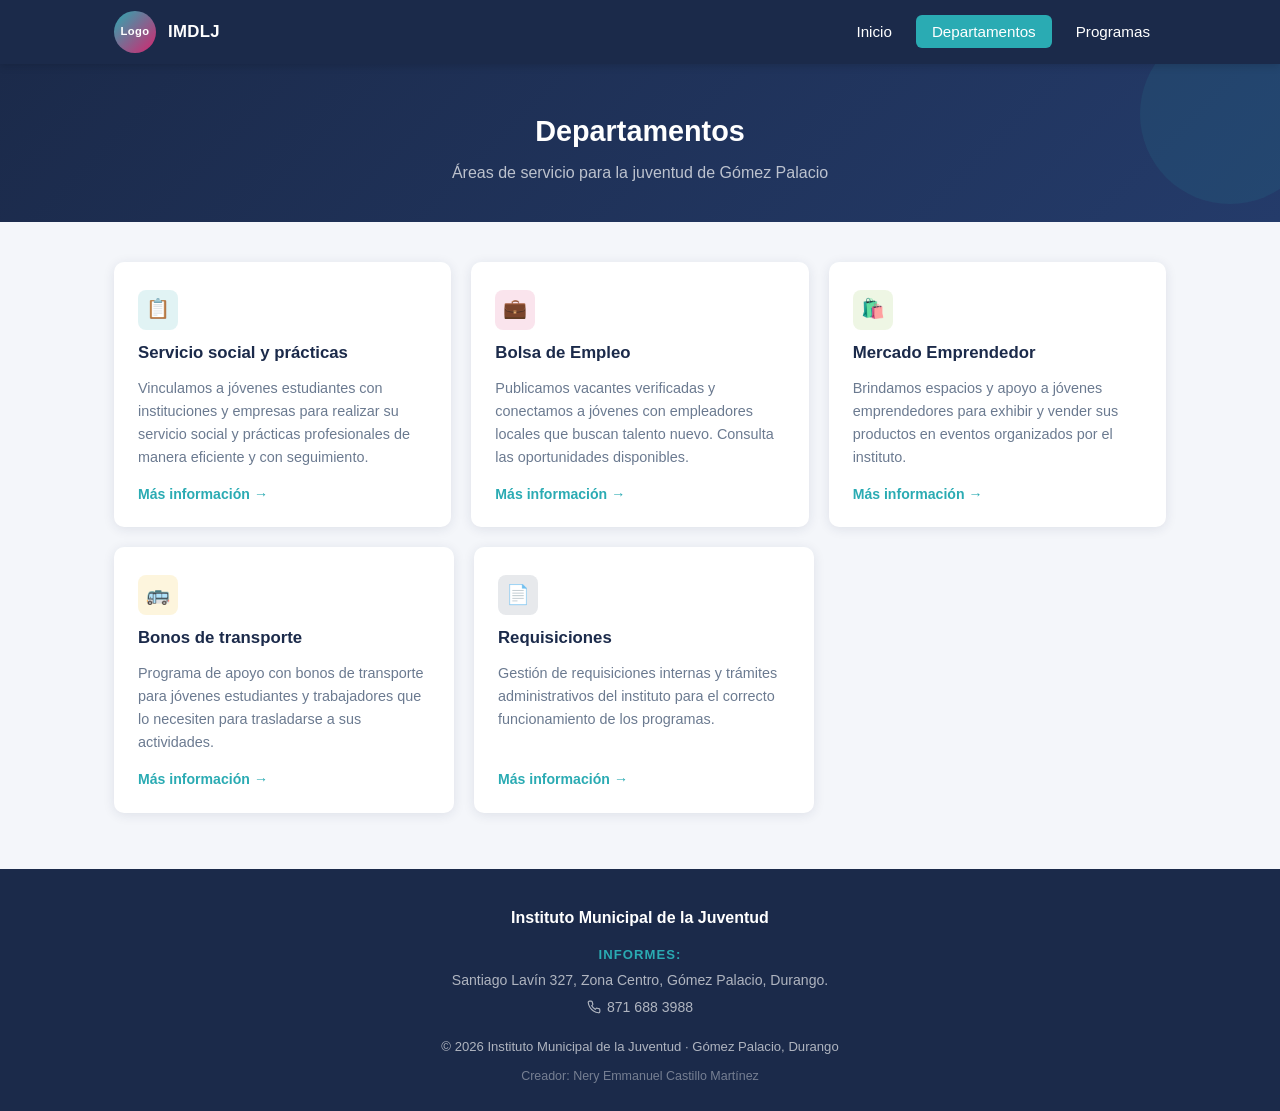
==== departamentos.html @ c7e46add "I didn't do shit" ====
<!DOCTYPE html>
<html lang="es">
<head>
    <meta charset="UTF-8">
    <meta name="viewport" content="width=device-width, initial-scale=1.0">
    <meta name="description" content="Departamentos del Instituto Municipal de la Juventud – Servicio social, bolsa de empleo, mercado emprendedor, y más.">
    <title>Departamentos – IMDLJ</title>
    <link rel="stylesheet" href="style.css">
</head>
<body>

    <!-- ===== HEADER ===== -->
    <header role="banner">
        <div class="header-inner">
            <a href="index.html" class="logo-area" aria-label="Inicio - Instituto Municipal de la Juventud">
                <img src="Images/Logo.png" alt="Logo" class="logo-img" onerror="this.style.display='none'; this.nextElementSibling.style.display='flex';">
                <div class="logo-fallback" aria-hidden="true">Logo</div>
                <span class="logo-text">IMDLJ</span>
            </a>
            <nav aria-label="Navegación principal">
                <ul>
                    <li><a href="index.html">Inicio</a></li>
                    <li><a href="departamentos.html" class="active">Departamentos</a></li>
                    <li><a href="programas.html">Programas</a></li>
                </ul>
            </nav>
        </div>
    </header>

    <!-- ===== PAGE TITLE ===== -->
    <section class="page-title" aria-label="Título de página">
        <h1>Departamentos</h1>
        <p>Áreas de servicio para la juventud de Gómez Palacio</p>
    </section>

    <!-- ===== MAIN CONTENT ===== -->
    <main class="content" id="main-content">

        <div class="card-grid" role="list">

            <article class="card" role="listitem" tabindex="0" id="servicio-social">
                <div class="card-icon teal" aria-hidden="true">📋</div>
                <h3>Servicio social y prácticas</h3>
                <p>Vinculamos a jóvenes estudiantes con instituciones y empresas para realizar su servicio social y prácticas profesionales de manera eficiente y con seguimiento.</p>
                <span class="card-link">Más información</span>
            </article>

            <article class="card" role="listitem" tabindex="0" id="bolsa-empleo">
                <div class="card-icon magenta" aria-hidden="true">💼</div>
                <h3>Bolsa de Empleo</h3>
                <p>Publicamos vacantes verificadas y conectamos a jóvenes con empleadores locales que buscan talento nuevo. Consulta las oportunidades disponibles.</p>
                <span class="card-link">Más información</span>
            </article>

            <article class="card" role="listitem" tabindex="0" id="mercado-emprendedor">
                <div class="card-icon green" aria-hidden="true">🛍️</div>
                <h3>Mercado Emprendedor</h3>
                <p>Brindamos espacios y apoyo a jóvenes emprendedores para exhibir y vender sus productos en eventos organizados por el instituto.</p>
                <span class="card-link">Más información</span>
            </article>

            <article class="card" role="listitem" tabindex="0" id="bonos-transporte">
                <div class="card-icon yellow" aria-hidden="true">🚌</div>
                <h3>Bonos de transporte</h3>
                <p>Programa de apoyo con bonos de transporte para jóvenes estudiantes y trabajadores que lo necesiten para trasladarse a sus actividades.</p>
                <span class="card-link">Más información</span>
            </article>

            <article class="card" role="listitem" tabindex="0" id="requisiciones">
                <div class="card-icon navy" aria-hidden="true">📄</div>
                <h3>Requisiciones</h3>
                <p>Gestión de requisiciones internas y trámites administrativos del instituto para el correcto funcionamiento de los programas.</p>
                <span class="card-link">Más información</span>
            </article>

        </div>

    </main>

    <!-- ===== FOOTER ===== -->
    <footer role="contentinfo">
        <div class="footer-inner">
            <p class="footer-title"><strong>Instituto Municipal de la Juventud</strong></p>

            <div class="footer-info">
                <p class="footer-label">INFORMES:</p>
                <address>
                    Santiago Lavín 327, Zona Centro, Gómez Palacio, Durango.
                </address>
                <p class="footer-phone">
                    <svg class="phone-icon" aria-hidden="true" xmlns="http://www.w3.org/2000/svg" width="14" height="14" viewBox="0 0 24 24" fill="none" stroke="currentColor" stroke-width="2" stroke-linecap="round" stroke-linejoin="round"><path d="M22 16.92v3a2 2 0 0 1-2.18 2 19.79 19.79 0 0 1-8.63-3.07 19.5 19.5 0 0 1-6-6A19.79 19.79 0 0 1 2.12 4.18 2 2 0 0 1 4.11 2h3a2 2 0 0 1 2 1.72 12.84 12.84 0 0 0 .7 2.81 2 2 0 0 1-.45 2.11L8.09 9.91a16 16 0 0 0 6 6l1.27-1.27a2 2 0 0 1 2.11-.45 12.84 12.84 0 0 0 2.81.7A2 2 0 0 1 22 16.92z"/></svg>
                    871 688 3988
                </p>
            </div>

            <p class="footer-copy">&copy; 2026 Instituto Municipal de la Juventud · Gómez Palacio, Durango</p>
            <p class="footer-credit">Creador: Nery Emmanuel Castillo Martínez</p>
        </div>
    </footer>

</body>
</html>
---- style.css ----
/* ===== RESET & BASE ===== */
*, *::before, *::after {
    margin: 0;
    padding: 0;
    box-sizing: border-box;
}

:root {
    --navy: #1B2A4A;
    --teal: #2AABB3;
    --magenta: #D6246E;
    --green: #8BC34A;
    --yellow: #F5C842;
    --light: #F4F6FA;
    --white: #FFFFFF;
    --gray: #6B7A90;
    --card-shadow: 0 2px 12px rgba(27, 42, 74, 0.10);
    --card-hover-shadow: 0 6px 24px rgba(27, 42, 74, 0.18);
    --transition: 0.3s ease;
}

html {
    scroll-behavior: smooth;
}

body {
    font-family: 'Segoe UI', Arial, sans-serif;
    background: var(--light);
    color: var(--navy);
    line-height: 1.6;
    min-height: 100vh;
    display: flex;
    flex-direction: column;
}

a {
    text-decoration: none;
    color: inherit;
}

/* ===== HEADER / NAV ===== */
header {
    background: var(--navy);
    color: var(--white);
    position: sticky;
    top: 0;
    z-index: 100;
    box-shadow: 0 2px 8px rgba(0,0,0,0.15);
}

.header-inner {
    max-width: 1100px;
    margin: 0 auto;
    padding: 0 24px;
    display: flex;
    align-items: center;
    justify-content: space-between;
    height: 64px;
}

.logo-area {
    display: flex;
    align-items: center;
    gap: 12px;
}

.logo-img {
    width: 42px;
    height: 42px;
    border-radius: 50%;
    object-fit: cover;
    flex-shrink: 0;
}

.logo-fallback {
    width: 42px;
    height: 42px;
    border-radius: 50%;
    background: linear-gradient(135deg, var(--teal), var(--magenta));
    display: none;
    align-items: center;
    justify-content: center;
    font-weight: 800;
    font-size: 0.7rem;
    color: var(--white);
    flex-shrink: 0;
    letter-spacing: 0.04em;
}

.logo-text {
    font-size: 1.05rem;
    font-weight: 700;
    letter-spacing: 0.02em;
}

nav ul {
    list-style: none;
    display: flex;
    gap: 8px;
}

nav a {
    padding: 8px 16px;
    border-radius: 6px;
    font-size: 0.95rem;
    font-weight: 500;
    transition: background var(--transition), color var(--transition);
}

nav a:hover,
nav a:focus-visible {
    background: var(--teal);
    color: var(--white);
    outline: none;
}

nav a.active {
    background: var(--teal);
    color: var(--white);
}

/* ===== HERO SECTION ===== */
.hero {
    background: linear-gradient(135deg, var(--navy) 0%, #243b6a 100%);
    color: var(--white);
    text-align: center;
    padding: 72px 24px 56px;
    position: relative;
    overflow: hidden;
}

.hero::before {
    content: '';
    position: absolute;
    top: -60px;
    right: -60px;
    width: 280px;
    height: 280px;
    background: var(--teal);
    opacity: 0.12;
    border-radius: 50%;
    animation: float 6s ease-in-out infinite;
}

.hero::after {
    content: '';
    position: absolute;
    bottom: -40px;
    left: -40px;
    width: 200px;
    height: 200px;
    background: var(--magenta);
    opacity: 0.10;
    border-radius: 50%;
    animation: float 8s ease-in-out infinite reverse;
}

@keyframes float {
    0%, 100% { transform: translateY(0); }
    50% { transform: translateY(-20px); }
}

.hero h1 {
    font-size: 2.2rem;
    font-weight: 800;
    margin-bottom: 12px;
    position: relative;
    z-index: 1;
}

.hero p {
    font-size: 1.1rem;
    color: rgba(255,255,255,0.8);
    max-width: 560px;
    margin: 0 auto;
    position: relative;
    z-index: 1;
}

/* ===== PAGE TITLE (for inner pages) ===== */
.page-title {
    background: linear-gradient(135deg, var(--navy) 0%, #243b6a 100%);
    color: var(--white);
    text-align: center;
    padding: 44px 24px 36px;
    position: relative;
    overflow: hidden;
}

.page-title::before {
    content: '';
    position: absolute;
    top: -40px;
    right: -40px;
    width: 180px;
    height: 180px;
    background: var(--teal);
    opacity: 0.10;
    border-radius: 50%;
    animation: float 6s ease-in-out infinite;
}

.page-title h1 {
    font-size: 1.8rem;
    font-weight: 800;
    position: relative;
    z-index: 1;
}

.page-title p {
    color: rgba(255,255,255,0.7);
    margin-top: 6px;
    position: relative;
    z-index: 1;
}

/* ===== CONTENT SECTION ===== */
.content {
    flex: 1;
    max-width: 1100px;
    width: 100%;
    margin: 0 auto;
    padding: 40px 24px 56px;
}

.section-heading {
    font-size: 1.35rem;
    font-weight: 700;
    margin-bottom: 24px;
    padding-left: 14px;
    border-left: 4px solid var(--teal);
}

/* ===== CARD GRID ===== */
.card-grid {
    display: flex;
    flex-wrap: wrap;
    gap: 20px;
}

.card-grid + .section-heading {
    margin-top: 48px;
}

/* ===== CARDS ===== */
.card {
    flex: 1 1 260px;
    max-width: 340px;
    background: var(--white);
    border-radius: 10px;
    box-shadow: var(--card-shadow);
    padding: 28px 24px 22px;
    display: flex;
    flex-direction: column;
    gap: 10px;
    transition: transform var(--transition), box-shadow var(--transition);
    cursor: pointer;
    position: relative;
    overflow: hidden;
    animation: fadeUp 0.5s ease both;
}

.card:nth-child(1) { animation-delay: 0.05s; }
.card:nth-child(2) { animation-delay: 0.10s; }
.card:nth-child(3) { animation-delay: 0.15s; }
.card:nth-child(4) { animation-delay: 0.20s; }
.card:nth-child(5) { animation-delay: 0.25s; }

@keyframes fadeUp {
    from {
        opacity: 0;
        transform: translateY(18px);
    }
    to {
        opacity: 1;
        transform: translateY(0);
    }
}

.card::before {
    content: '';
    position: absolute;
    top: 0;
    left: 0;
    width: 100%;
    height: 4px;
    background: var(--teal);
    transform: scaleX(0);
    transform-origin: left;
    transition: transform var(--transition);
}

.card:hover::before,
.card:focus-within::before {
    transform: scaleX(1);
}

.card:hover,
.card:focus-within {
    transform: translateY(-4px);
    box-shadow: var(--card-hover-shadow);
}

.card-icon {
    width: 40px;
    height: 40px;
    border-radius: 8px;
    display: flex;
    align-items: center;
    justify-content: center;
    font-size: 1.2rem;
    flex-shrink: 0;
}

.card-icon.teal    { background: rgba(42,171,179,0.14); color: var(--teal); }
.card-icon.magenta { background: rgba(214,36,110,0.12); color: var(--magenta); }
.card-icon.green   { background: rgba(139,195,74,0.15); color: var(--green); }
.card-icon.yellow  { background: rgba(245,200,66,0.18); color: #b8960e; }
.card-icon.navy    { background: rgba(27,42,74,0.10);  color: var(--navy); }

.card h3 {
    font-size: 1.05rem;
    font-weight: 700;
}

.card p {
    font-size: 0.9rem;
    color: var(--gray);
    flex: 1;
}

.card-link {
    display: inline-flex;
    align-items: center;
    gap: 4px;
    font-size: 0.88rem;
    font-weight: 600;
    color: var(--teal);
    margin-top: 4px;
    transition: gap var(--transition);
}

.card:hover .card-link {
    gap: 8px;
}

.card-link::after {
    content: '→';
}

/* ===== QUICK LINKS (home page) ===== */
.quick-links {
    display: flex;
    gap: 16px;
    margin-top: 32px;
    justify-content: center;
    flex-wrap: wrap;
}

.quick-link-btn {
    display: inline-block;
    padding: 12px 28px;
    border-radius: 8px;
    font-weight: 600;
    font-size: 1rem;
    transition: transform var(--transition), box-shadow var(--transition);
}

.quick-link-btn:hover,
.quick-link-btn:focus-visible {
    transform: translateY(-2px);
    box-shadow: 0 4px 14px rgba(0,0,0,0.15);
    outline: none;
}

.quick-link-btn.teal {
    background: var(--teal);
    color: var(--white);
}

.quick-link-btn.magenta {
    background: var(--magenta);
    color: var(--white);
}

/* ===== TEXT BLOCKS (index page) ===== */
.text-block {
    margin-bottom: 36px;
    animation: fadeUp 0.5s ease both;
}

.text-block:nth-of-type(1) { animation-delay: 0.05s; }
.text-block:nth-of-type(2) { animation-delay: 0.15s; }
.text-block:nth-of-type(3) { animation-delay: 0.25s; }

.text-block p {
    font-size: 1rem;
    color: var(--gray);
    line-height: 1.75;
    max-width: 820px;
}

/* ===== FOOTER ===== */
footer {
    background: var(--navy);
    color: rgba(255,255,255,0.65);
    text-align: center;
    padding: 36px 24px 24px;
    font-size: 0.88rem;
    margin-top: auto;
}

.footer-inner {
    max-width: 700px;
    margin: 0 auto;
    display: flex;
    flex-direction: column;
    gap: 10px;
}

footer strong {
    color: var(--white);
}

.footer-title {
    font-size: 1rem;
    margin-bottom: 4px;
}

.footer-info {
    display: flex;
    flex-direction: column;
    gap: 4px;
}

.footer-label {
    font-weight: 700;
    color: var(--teal);
    font-size: 0.82rem;
    letter-spacing: 0.08em;
}

footer address {
    font-style: normal;
}

.footer-phone {
    display: inline-flex;
    align-items: center;
    gap: 6px;
    justify-content: center;
}

.phone-icon {
    flex-shrink: 0;
}

.footer-copy {
    margin-top: 8px;
    font-size: 0.82rem;
}

.footer-credit {
    font-size: 0.78rem;
    color: rgba(255,255,255,0.4);
}

/* ===== RESPONSIVE ===== */
@media (max-width: 680px) {
    .header-inner {
        flex-direction: column;
        height: auto;
        padding: 12px 16px;
        gap: 8px;
    }
    nav ul {
        flex-wrap: wrap;
        justify-content: center;
    }
    .hero {
        padding: 48px 16px 36px;
    }
    .hero h1 {
        font-size: 1.6rem;
    }
    .card {
        max-width: 100%;
    }
}
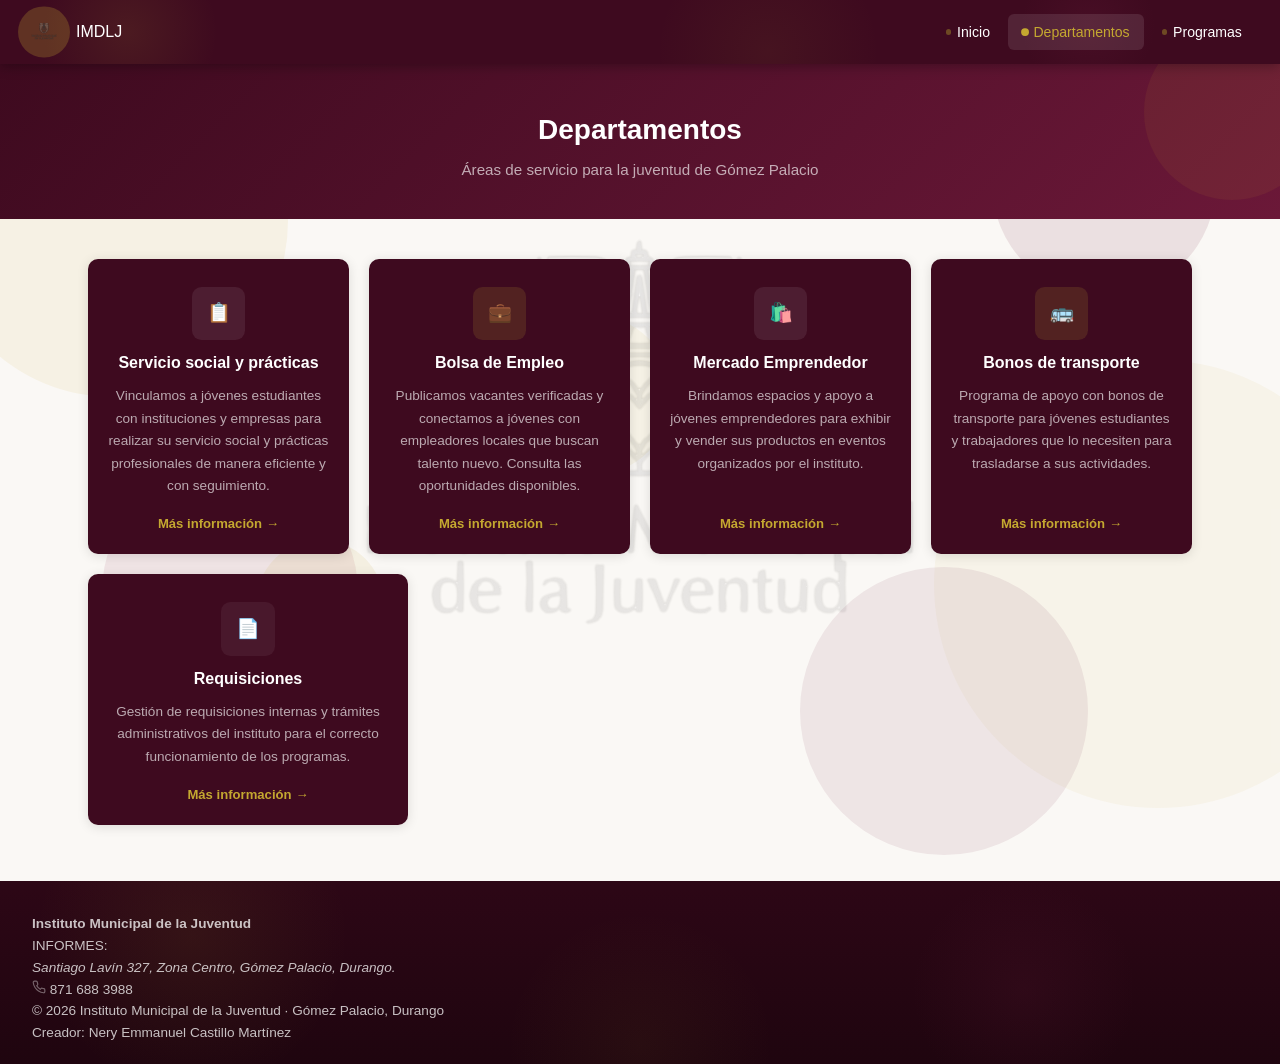
==== commit 7309ad83: "updated" ====
--- a/departamentos.html
+++ b/departamentos.html
@@ -8,6 +8,17 @@
     <link rel="stylesheet" href="style.css">
 </head>
 <body>
+
+    <!-- ===== DECORATIVE BACKGROUND CIRCLES ===== -->
+    <div class="bg-circles" aria-hidden="true">
+        <div class="circle c1"></div>
+        <div class="circle c2"></div>
+        <div class="circle c3"></div>
+        <div class="circle c4"></div>
+        <div class="circle c5"></div>
+        <div class="circle c6"></div>
+        <div class="circle c7"></div>
+    </div>
 
     <!-- ===== HEADER ===== -->
     <header role="banner">
--- a/style.css
+++ b/style.css
@@ -6,17 +6,28 @@
 }
 
 :root {
-    --navy: #1B2A4A;
-    --teal: #2AABB3;
-    --magenta: #D6246E;
-    --green: #8BC34A;
-    --yellow: #F5C842;
-    --light: #F4F6FA;
-    --white: #FFFFFF;
-    --gray: #6B7A90;
-    --card-shadow: 0 2px 12px rgba(27, 42, 74, 0.10);
-    --card-hover-shadow: 0 6px 24px rgba(27, 42, 74, 0.18);
-    --transition: 0.3s ease;
+    font-size: 16px;
+
+    /* — Palette — */
+    --burgundy-deep:  #3E0A1F;
+    --burgundy:       #6B1838;
+    --burgundy-light: #8C2A50;
+    --gold:           #C4A830;
+    --gold-dim:       #9E8828;
+    --black:          #0D0D0D;
+    --off-black:      #1A1A1A;
+    --white:          #FFFFFF;
+    --off-white:      #FAF8F5;
+    --gray:           #6B6B6B;
+    --gray-light:     #B5B5B5;
+
+    /* — Shadows — */
+    --card-shadow:       0 2px 12px rgba(0, 0, 0, 0.12);
+    --card-hover-shadow: 0 8px 32px rgba(62, 10, 31, 0.22);
+
+    /* — Transitions — */
+    --ease: 0.3s ease;
+    --ease-slow: 0.5s ease;
 }
 
 html {
@@ -25,12 +36,39 @@
 
 body {
     font-family: 'Segoe UI', Arial, sans-serif;
-    background: var(--light);
-    color: var(--navy);
+    background: var(--off-white);
+    color: var(--black);
     line-height: 1.6;
     min-height: 100vh;
     display: flex;
     flex-direction: column;
+    position: relative;
+}
+
+/* — Logo watermark behind page content — */
+body::before {
+    content: '';
+    position: fixed;
+    top: 50%;
+    left: 50%;
+    transform: translate(-50%, -50%);
+    width: min(100vw, 100vh);
+    height: min(100vw, 100vh);
+    background: url('Images/Logo.png') center / contain no-repeat;
+    opacity: 0.10;
+    pointer-events: none;
+    z-index: 0;
+}
+
+/* — Decorative circles are in HTML (.bg-circles container) — */
+body::after {
+    display: none;
+}
+
+/* Ensure all direct children sit above the pseudo-elements */
+body > * {
+    position: relative;
+    z-index: 1;
 }
 
 a {
@@ -38,245 +76,264 @@
     color: inherit;
 }
 
-/* ===== HEADER / NAV ===== */
+/* ========================================================================
+   HEADER / NAV
+   ======================================================================== */
 header {
-    background: var(--navy);
+    background:
+        radial-gradient(circle 8rem at 10% 50%, rgba(196,168,48,0.10), transparent 70%),
+        radial-gradient(circle 6rem at 85% 40%, rgba(140,42,80,0.12), transparent 70%),
+        radial-gradient(circle 10rem at 60% 80%, rgba(196,168,48,0.06), transparent 70%),
+        var(--burgundy-deep);
     color: var(--white);
     position: sticky;
     top: 0;
     z-index: 100;
-    box-shadow: 0 2px 8px rgba(0,0,0,0.15);
+    box-shadow: 0 2px 12px rgba(0, 0, 0, 0.3);
 }
 
 .header-inner {
-    max-width: 1100px;
+    max-width: 90rem;
     margin: 0 auto;
-    padding: 0 24px;
+    padding: 0 1.5rem;
     display: flex;
     align-items: center;
     justify-content: space-between;
-    height: 64px;
-}
-
+    height: 4rem;
+    gap: 1.5rem;
+}
+
+/* — Logo cluster — */
 .logo-area {
     display: flex;
     align-items: center;
-    gap: 12px;
+    gap: 0.75rem;
+    flex-shrink: 0;
+    position: relative;
+}
+
+/* Gold circle behind the header logo */
+.logo-area::before {
+    content: '';
+    position: absolute;
+    left: -0.35rem;
+    top: 50%;
+    transform: translateY(-50%);
+    width: 3.2rem;
+    height: 3.2rem;
+    border-radius: 50%;
+    background: var(--gold);
+    opacity: 0.25;
+    z-index: 0;
+    pointer-events: none;
+}
+
+.logo-area > * {
+    position: relative;
+    z-index: 1;
 }
 
 .logo-img {
-    width: 42px;
-    height: 42px;
+    width: 2.5rem;
+    height: 2.5rem;
     border-radius: 50%;
     object-fit: cover;
     flex-shrink: 0;
 }
 
 .logo-fallback {
-    width: 42px;
-    height: 42px;
+    width: 2.5rem;
+    height: 2.5rem;
     border-radius: 50%;
-    background: linear-gradient(135deg, var(--teal), var(--magenta));
+    background: var(--burgundy);
     display: none;
     align-items: center;
     justify-content: center;
     font-weight: 800;
-    font-size: 0.7rem;
+    font-size: 0.65rem;
     color: var(--white);
     flex-shrink: 0;
     letter-spacing: 0.04em;
 }
 
-.logo-text {
+.logo-text-group {
+    display: flex;
+    flex-direction: column;
+    line-height: 1.2;
+}
+
+.logo-title {
+    font-size: 0.85rem;
+    font-weight: 700;
+    letter-spacing: 0.02em;
+}
+
+.logo-subtitle {
+    font-size: 0.65rem;
+    color: var(--gold);
+    font-weight: 500;
+    letter-spacing: 0.04em;
+    text-transform: uppercase;
+}
+
+/* — Navigation — */
+nav ul {
+    list-style: none;
+    display: flex;
+    gap: 0.25rem;
+    align-items: center;
+}
+
+nav a {
+    padding: 0.5em 1em;
+    border-radius: 0.375rem;
+    font-size: 0.88rem;
+    font-weight: 500;
+    transition: background var(--ease), color var(--ease), transform var(--ease);
+    position: relative;
+    display: inline-flex;
+    align-items: center;
+    gap: 0.4em;
+}
+
+nav a::before {
+    content: '';
+    width: 0.4em;
+    height: 0.4em;
+    border-radius: 50%;
+    background: var(--gold-dim);
+    opacity: 0.5;
+    transition: opacity var(--ease), background var(--ease), transform var(--ease);
+    flex-shrink: 0;
+}
+
+nav a:hover::before,
+nav a:focus-visible::before,
+nav a.active::before {
+    opacity: 1;
+    background: var(--gold);
+    transform: scale(1.3);
+}
+
+nav a:hover,
+nav a:focus-visible {
+    background: rgba(255, 255, 255, 0.08);
+    color: var(--gold);
+    outline: none;
+}
+
+nav a.active {
+    background: rgba(255, 255, 255, 0.1);
+    color: var(--gold);
+}
+
+/* — Header tagline (hidden / moved to footer) — */
+.header-tagline {
+    display: none;
+}
+
+/* ========================================================================
+   HERO / LANDING SECTION  (index only)
+   ======================================================================== */
+.landing {
+    display: grid;
+    grid-template-columns: 1fr 1fr;
+    gap: 2.5rem;
+    max-width: 90rem;
+    width: 100%;
+    margin: 0 auto;
+    padding: 2.5rem 2rem 3rem;
+    flex: 1;
+}
+
+/* — Left column: text blocks — */
+.text-column {
+    display: flex;
+    flex-direction: column;
+    gap: 1.75rem;
+}
+
+.text-block {
+    background: #F5F0E1;
+    border-radius: 0.625rem;
+    padding: 1.25rem 1.25rem;
+    box-shadow: var(--card-shadow);
+    border-left: 4px solid var(--burgundy);
+    animation: fadeUp 0.5s ease both;
+    transition: box-shadow var(--ease), transform var(--ease);
+}
+
+.text-block:hover {
+    box-shadow: var(--card-hover-shadow);
+    transform: translateY(-2px);
+}
+
+.text-block:nth-child(1) { animation-delay: 0.08s; }
+.text-block:nth-child(2) { animation-delay: 0.18s; }
+.text-block:nth-child(3) { animation-delay: 0.28s; }
+
+.text-block h2 {
     font-size: 1.05rem;
     font-weight: 700;
-    letter-spacing: 0.02em;
-}
-
-nav ul {
-    list-style: none;
-    display: flex;
-    gap: 8px;
-}
-
-nav a {
-    padding: 8px 16px;
-    border-radius: 6px;
-    font-size: 0.95rem;
-    font-weight: 500;
-    transition: background var(--transition), color var(--transition);
-}
-
-nav a:hover,
-nav a:focus-visible {
-    background: var(--teal);
-    color: var(--white);
-    outline: none;
-}
-
-nav a.active {
-    background: var(--teal);
-    color: var(--white);
-}
-
-/* ===== HERO SECTION ===== */
-.hero {
-    background: linear-gradient(135deg, var(--navy) 0%, #243b6a 100%);
-    color: var(--white);
+    color: var(--burgundy-deep);
+    margin-bottom: 0.5em;
+    letter-spacing: 0.01em;
+}
+
+.text-block p {
+    font-size: 0.85rem;
+    color: #3A3028;
+    line-height: 1.7;
+}
+
+/* — Right column: cards — */
+.cards-column {
+    display: flex;
+    flex-direction: column;
+}
+
+.cards-column-title {
+    font-size: 1.15rem;
+    font-weight: 700;
+    color: var(--burgundy);
+    margin-bottom: 1rem;
+    padding-left: 0.25rem;
+}
+
+.cards-static-grid {
+    display: grid;
+    grid-template-columns: 1fr 1fr;
+    gap: 1.25rem;
+    flex: 1;
+}
+
+/* ========================================================================
+   CARDS  (shared by departamentos / programas / index)
+   ======================================================================== */
+.card {
+    background: var(--burgundy-deep);
+    border-radius: 0.625rem;
+    box-shadow: var(--card-shadow);
+    padding: 1.75em 1.25em 1.25em;
+    display: flex;
+    flex-direction: column;
+    align-items: center;
     text-align: center;
-    padding: 72px 24px 56px;
+    gap: 0.6em;
+    cursor: pointer;
     position: relative;
     overflow: hidden;
-}
-
-.hero::before {
-    content: '';
-    position: absolute;
-    top: -60px;
-    right: -60px;
-    width: 280px;
-    height: 280px;
-    background: var(--teal);
-    opacity: 0.12;
-    border-radius: 50%;
-    animation: float 6s ease-in-out infinite;
-}
-
-.hero::after {
-    content: '';
-    position: absolute;
-    bottom: -40px;
-    left: -40px;
-    width: 200px;
-    height: 200px;
-    background: var(--magenta);
-    opacity: 0.10;
-    border-radius: 50%;
-    animation: float 8s ease-in-out infinite reverse;
-}
-
-@keyframes float {
-    0%, 100% { transform: translateY(0); }
-    50% { transform: translateY(-20px); }
-}
-
-.hero h1 {
-    font-size: 2.2rem;
-    font-weight: 800;
-    margin-bottom: 12px;
-    position: relative;
-    z-index: 1;
-}
-
-.hero p {
-    font-size: 1.1rem;
-    color: rgba(255,255,255,0.8);
-    max-width: 560px;
-    margin: 0 auto;
-    position: relative;
-    z-index: 1;
-}
-
-/* ===== PAGE TITLE (for inner pages) ===== */
-.page-title {
-    background: linear-gradient(135deg, var(--navy) 0%, #243b6a 100%);
-    color: var(--white);
-    text-align: center;
-    padding: 44px 24px 36px;
-    position: relative;
-    overflow: hidden;
-}
-
-.page-title::before {
-    content: '';
-    position: absolute;
-    top: -40px;
-    right: -40px;
-    width: 180px;
-    height: 180px;
-    background: var(--teal);
-    opacity: 0.10;
-    border-radius: 50%;
-    animation: float 6s ease-in-out infinite;
-}
-
-.page-title h1 {
-    font-size: 1.8rem;
-    font-weight: 800;
-    position: relative;
-    z-index: 1;
-}
-
-.page-title p {
-    color: rgba(255,255,255,0.7);
-    margin-top: 6px;
-    position: relative;
-    z-index: 1;
-}
-
-/* ===== CONTENT SECTION ===== */
-.content {
-    flex: 1;
-    max-width: 1100px;
-    width: 100%;
-    margin: 0 auto;
-    padding: 40px 24px 56px;
-}
-
-.section-heading {
-    font-size: 1.35rem;
-    font-weight: 700;
-    margin-bottom: 24px;
-    padding-left: 14px;
-    border-left: 4px solid var(--teal);
-}
-
-/* ===== CARD GRID ===== */
-.card-grid {
-    display: flex;
-    flex-wrap: wrap;
-    gap: 20px;
-}
-
-.card-grid + .section-heading {
-    margin-top: 48px;
-}
-
-/* ===== CARDS ===== */
-.card {
-    flex: 1 1 260px;
-    max-width: 340px;
-    background: var(--white);
-    border-radius: 10px;
-    box-shadow: var(--card-shadow);
-    padding: 28px 24px 22px;
-    display: flex;
-    flex-direction: column;
-    gap: 10px;
-    transition: transform var(--transition), box-shadow var(--transition);
-    cursor: pointer;
-    position: relative;
-    overflow: hidden;
+    transition: transform 0.15s ease, box-shadow 0.15s ease, background 0.15s ease;
     animation: fadeUp 0.5s ease both;
 }
 
 .card:nth-child(1) { animation-delay: 0.05s; }
-.card:nth-child(2) { animation-delay: 0.10s; }
-.card:nth-child(3) { animation-delay: 0.15s; }
-.card:nth-child(4) { animation-delay: 0.20s; }
-.card:nth-child(5) { animation-delay: 0.25s; }
-
-@keyframes fadeUp {
-    from {
-        opacity: 0;
-        transform: translateY(18px);
-    }
-    to {
-        opacity: 1;
-        transform: translateY(0);
-    }
-}
-
+.card:nth-child(2) { animation-delay: 0.12s; }
+.card:nth-child(3) { animation-delay: 0.19s; }
+.card:nth-child(4) { animation-delay: 0.26s; }
+.card:nth-child(5) { animation-delay: 0.33s; }
+
+/* Top accent bar */
 .card::before {
     content: '';
     position: absolute;
@@ -284,10 +341,23 @@
     left: 0;
     width: 100%;
     height: 4px;
-    background: var(--teal);
+    background: linear-gradient(90deg, var(--burgundy), var(--gold));
     transform: scaleX(0);
     transform-origin: left;
-    transition: transform var(--transition);
+    transition: transform 0.4s ease;
+}
+
+/* Bottom glow on hover */
+.card::after {
+    content: '';
+    position: absolute;
+    bottom: -50%;
+    left: 10%;
+    width: 80%;
+    height: 50%;
+    background: radial-gradient(ellipse, rgba(196, 168, 48, 0.15), transparent 70%);
+    opacity: 0;
+    transition: opacity var(--ease-slow);
 }
 
 .card:hover::before,
@@ -295,195 +365,446 @@
     transform: scaleX(1);
 }
 
+.card:hover::after,
+.card:focus-within::after {
+    opacity: 1;
+}
+
 .card:hover,
 .card:focus-within {
-    transform: translateY(-4px);
+    transform: scale(1.05);
     box-shadow: var(--card-hover-shadow);
+    background: #4E1230;
 }
 
 .card-icon {
-    width: 40px;
-    height: 40px;
-    border-radius: 8px;
+    width: 2.8em;
+    height: 2.8em;
+    border-radius: 0.5em;
     display: flex;
     align-items: center;
     justify-content: center;
     font-size: 1.2rem;
     flex-shrink: 0;
-}
-
-.card-icon.teal    { background: rgba(42,171,179,0.14); color: var(--teal); }
-.card-icon.magenta { background: rgba(214,36,110,0.12); color: var(--magenta); }
-.card-icon.green   { background: rgba(139,195,74,0.15); color: var(--green); }
-.card-icon.yellow  { background: rgba(245,200,66,0.18); color: #b8960e; }
-.card-icon.navy    { background: rgba(27,42,74,0.10);  color: var(--navy); }
+    transition: transform var(--ease), background var(--ease);
+}
+
+.card:hover .card-icon {
+    transform: scale(1.15) rotate(-3deg);
+}
+
+.card-icon.teal    { background: rgba(255,255,255,0.08); color: var(--gold); }
+.card-icon.magenta { background: rgba(196,168,48,0.15);  color: var(--gold); }
+.card-icon.green   { background: rgba(255,255,255,0.08); color: var(--gold); }
+.card-icon.yellow  { background: rgba(196,168,48,0.15);  color: var(--gold); }
+.card-icon.navy    { background: rgba(255,255,255,0.06); color: var(--gold); }
 
 .card h3 {
-    font-size: 1.05rem;
+    font-size: 1em;
     font-weight: 700;
+    color: var(--white);
+    transition: color var(--ease);
+}
+
+.card:hover h3 {
+    color: var(--gold);
 }
 
 .card p {
-    font-size: 0.9rem;
-    color: var(--gray);
+    font-size: 0.85em;
+    color: rgba(255, 255, 255, 0.65);
     flex: 1;
+    line-height: 1.65;
 }
 
 .card-link {
     display: inline-flex;
     align-items: center;
-    gap: 4px;
-    font-size: 0.88rem;
+    gap: 0.3em;
+    font-size: 0.82em;
     font-weight: 600;
-    color: var(--teal);
-    margin-top: 4px;
-    transition: gap var(--transition);
+    color: var(--gold);
+    margin-top: 0.5em;
+    transition: gap var(--ease), color var(--ease);
 }
 
 .card:hover .card-link {
-    gap: 8px;
+    gap: 0.7em;
+    color: var(--white);
 }
 
 .card-link::after {
     content: '→';
-}
-
-/* ===== QUICK LINKS (home page) ===== */
+    transition: transform var(--ease);
+}
+
+.card:hover .card-link::after {
+    transform: translateX(2px);
+}
+
+/* ========================================================================
+   CARD GRID  (departamentos & programas pages — flex-wrap layout)
+   ======================================================================== */
+.card-grid {
+    display: flex;
+    flex-wrap: wrap;
+    gap: 1.25rem;
+}
+
+.card-grid .card {
+    flex: 1 1 15rem;
+    max-width: 20rem;
+    min-height: auto;
+}
+
+.card-grid + .section-heading {
+    margin-top: 3rem;
+}
+
+/* ========================================================================
+   PAGE TITLE  (inner pages)
+   ======================================================================== */
+.page-title {
+    background: linear-gradient(135deg, var(--burgundy-deep) 0%, var(--burgundy) 100%);
+    color: var(--white);
+    text-align: center;
+    padding: 2.75rem 1.5rem 2.25rem;
+    position: relative;
+    overflow: hidden;
+}
+
+.page-title::before {
+    content: '';
+    position: absolute;
+    top: -2.5rem;
+    right: -2.5rem;
+    width: 11rem;
+    height: 11rem;
+    background: var(--gold);
+    opacity: 0.08;
+    border-radius: 50%;
+    animation: float 6s ease-in-out infinite;
+}
+
+.page-title h1 {
+    font-size: 1.75rem;
+    font-weight: 800;
+    position: relative;
+    z-index: 1;
+}
+
+.page-title p {
+    color: rgba(255,255,255,0.65);
+    margin-top: 0.35rem;
+    position: relative;
+    z-index: 1;
+    font-size: 0.95rem;
+}
+
+/* ========================================================================
+   CONTENT WRAPPER  (inner pages)
+   ======================================================================== */
+.content {
+    flex: 1;
+    max-width: 72rem;
+    width: 100%;
+    margin: 0 auto;
+    padding: 2.5rem 1.5rem 3.5rem;
+}
+
+.section-heading {
+    font-size: 1.25rem;
+    font-weight: 700;
+    margin-bottom: 1.5rem;
+    padding-left: 0.875rem;
+    border-left: 4px solid var(--burgundy);
+    color: var(--burgundy-deep);
+}
+
+/* ========================================================================
+   QUICK LINK BUTTONS  (hero)
+   ======================================================================== */
 .quick-links {
-    display: flex;
-    gap: 16px;
-    margin-top: 32px;
+    display: none;  /* hidden on new landing layout */
+}
+
+/* ========================================================================
+   EMPTY SPACE  (breathing room below landing)
+   ======================================================================== */
+.landing-spacer {
+    height: 6rem;
+}
+
+/* ========================================================================
+   FOOTER
+   ======================================================================== */
+footer {
+    background:
+        radial-gradient(circle 14rem at 15% 30%, rgba(196,168,48,0.08), transparent 70%),
+        radial-gradient(circle 10rem at 80% 60%, rgba(140,42,80,0.10), transparent 70%),
+        radial-gradient(circle 12rem at 50% 90%, rgba(196,168,48,0.05), transparent 70%),
+        linear-gradient(180deg, #2D0716 0%, #1F050F 100%);
+    color: rgba(255, 255, 255, 0.75);
+    padding: 2rem 2rem 1.25rem;
+    font-size: 0.85rem;
+    margin-top: auto;
+    position: relative;
+}
+
+.footer-grid {
+    max-width: 72rem;
+    margin: 0 auto;
+    display: grid;
+    grid-template-columns: 2fr 1fr 1fr;
+    gap: 1.5rem;
+}
+
+/* — Footer left: brand — */
+.footer-brand .footer-logo {
+    width: 2.25rem;
+    height: 2.25rem;
+    border-radius: 50%;
+    object-fit: cover;
+    margin-bottom: 0.5rem;
+}
+
+.footer-brand .footer-logo-fallback {
+    width: 2.25rem;
+    height: 2.25rem;
+    border-radius: 50%;
+    background: var(--burgundy);
+    display: none;
+    align-items: center;
     justify-content: center;
-    flex-wrap: wrap;
-}
-
-.quick-link-btn {
-    display: inline-block;
-    padding: 12px 28px;
-    border-radius: 8px;
-    font-weight: 600;
-    font-size: 1rem;
-    transition: transform var(--transition), box-shadow var(--transition);
-}
-
-.quick-link-btn:hover,
-.quick-link-btn:focus-visible {
-    transform: translateY(-2px);
-    box-shadow: 0 4px 14px rgba(0,0,0,0.15);
-    outline: none;
-}
-
-.quick-link-btn.teal {
-    background: var(--teal);
+    font-weight: 700;
+    font-size: 0.55rem;
     color: var(--white);
-}
-
-.quick-link-btn.magenta {
-    background: var(--magenta);
+    margin-bottom: 0.5rem;
+}
+
+.footer-brand-name {
+    font-size: 0.95rem;
+    font-weight: 700;
     color: var(--white);
-}
-
-/* ===== TEXT BLOCKS (index page) ===== */
-.text-block {
-    margin-bottom: 36px;
-    animation: fadeUp 0.5s ease both;
-}
-
-.text-block:nth-of-type(1) { animation-delay: 0.05s; }
-.text-block:nth-of-type(2) { animation-delay: 0.15s; }
-.text-block:nth-of-type(3) { animation-delay: 0.25s; }
-
-.text-block p {
-    font-size: 1rem;
-    color: var(--gray);
-    line-height: 1.75;
-    max-width: 820px;
-}
-
-/* ===== FOOTER ===== */
-footer {
-    background: var(--navy);
-    color: rgba(255,255,255,0.65);
-    text-align: center;
-    padding: 36px 24px 24px;
-    font-size: 0.88rem;
-    margin-top: auto;
-}
-
-.footer-inner {
-    max-width: 700px;
-    margin: 0 auto;
+    margin-bottom: 0.15rem;
+}
+
+.footer-brand-location {
+    font-size: 0.7rem;
+    color: var(--gold);
+    margin-bottom: 0.6rem;
+    text-transform: uppercase;
+    letter-spacing: 0.06em;
+}
+
+.footer-quote {
+    font-size: 0.72rem;
+    font-style: italic;
+    color: rgba(255, 255, 255, 0.45);
+    max-width: 20rem;
+    line-height: 1.4;
+}
+
+/* — Footer middle: sections — */
+.footer-col h4 {
+    font-size: 0.9rem;
+    font-weight: 700;
+    color: var(--white);
+    margin-bottom: 0.75rem;
+    letter-spacing: 0.03em;
+}
+
+.footer-col ul {
+    list-style: none;
     display: flex;
     flex-direction: column;
-    gap: 10px;
-}
-
-footer strong {
-    color: var(--white);
-}
-
-.footer-title {
-    font-size: 1rem;
-    margin-bottom: 4px;
-}
-
-.footer-info {
-    display: flex;
-    flex-direction: column;
-    gap: 4px;
-}
-
-.footer-label {
-    font-weight: 700;
-    color: var(--teal);
+    gap: 0.4rem;
+}
+
+.footer-col a {
     font-size: 0.82rem;
-    letter-spacing: 0.08em;
-}
-
-footer address {
-    font-style: normal;
-}
-
-.footer-phone {
+    color: rgba(255, 255, 255, 0.65);
+    transition: color var(--ease), padding-left var(--ease);
+}
+
+.footer-col a:hover,
+.footer-col a:focus-visible {
+    color: var(--gold);
+    padding-left: 0.3rem;
+}
+
+.footer-bottom {
+    max-width: 72rem;
+    margin: 1.25rem auto 0;
+    padding-top: 0.85rem;
+    border-top: 1px solid rgba(255, 255, 255, 0.1);
+    display: flex;
+    justify-content: space-between;
+    align-items: center;
+    font-size: 0.72rem;
+    color: rgba(255, 255, 255, 0.4);
+}
+
+.footer-bottom .footer-phone {
     display: inline-flex;
     align-items: center;
-    gap: 6px;
-    justify-content: center;
+    gap: 0.35rem;
 }
 
 .phone-icon {
     flex-shrink: 0;
-}
-
-.footer-copy {
-    margin-top: 8px;
-    font-size: 0.82rem;
-}
-
-.footer-credit {
-    font-size: 0.78rem;
-    color: rgba(255,255,255,0.4);
-}
-
-/* ===== RESPONSIVE ===== */
-@media (max-width: 680px) {
+    opacity: 0.5;
+}
+
+/* ========================================================================
+   DECORATIVE SOLID CIRCLES (background)
+   ======================================================================== */
+.bg-circles {
+    position: fixed;
+    inset: 0;
+    pointer-events: none;
+    z-index: 0;
+    overflow: hidden;
+}
+
+.bg-circles .circle {
+    position: absolute;
+    border-radius: 50%;
+}
+
+.bg-circles .c1 {
+    width: 22rem; height: 22rem;
+    top: 5%; left: -5%;
+    background: rgba(196, 168, 48, 0.08);
+}
+.bg-circles .c2 {
+    width: 14rem; height: 14rem;
+    top: 8%; right: 5%;
+    background: rgba(107, 24, 56, 0.10);
+}
+.bg-circles .c3 {
+    width: 28rem; height: 28rem;
+    top: 40%; right: -8%;
+    background: rgba(196, 168, 48, 0.06);
+}
+.bg-circles .c4 {
+    width: 16rem; height: 16rem;
+    bottom: 20%; left: 8%;
+    background: rgba(140, 42, 80, 0.09);
+}
+.bg-circles .c5 {
+    width: 10rem; height: 10rem;
+    top: 35%; left: 40%;
+    background: rgba(196, 168, 48, 0.07);
+}
+.bg-circles .c6 {
+    width: 18rem; height: 18rem;
+    bottom: 5%; right: 15%;
+    background: rgba(107, 24, 56, 0.08);
+}
+.bg-circles .c7 {
+    width: 8rem; height: 8rem;
+    top: 60%; left: 20%;
+    background: rgba(196, 168, 48, 0.10);
+}
+
+/* ========================================================================
+   ANIMATIONS
+   ======================================================================== */
+@keyframes fadeUp {
+    from {
+        opacity: 0;
+        transform: translateY(1.2rem);
+    }
+    to {
+        opacity: 1;
+        transform: translateY(0);
+    }
+}
+
+@keyframes float {
+    0%, 100% { transform: translateY(0); }
+    50%      { transform: translateY(-1.25rem); }
+}
+
+/* ========================================================================
+   RESPONSIVE
+   ======================================================================== */
+
+/* Tablet */
+@media (max-width: 64em) {
+    .header-tagline {
+        display: none;
+    }
+    .landing {
+        grid-template-columns: 1fr;
+        padding: 2rem 1.25rem 2rem;
+    }
+
+    .footer-grid {
+        grid-template-columns: 1fr 1fr;
+        gap: 1.25rem;
+    }
+    .footer-brand {
+        grid-column: 1 / -1;
+    }
+}
+
+/* Mobile */
+@media (max-width: 40em) {
+    :root {
+        font-size: 15px;
+    }
     .header-inner {
-        flex-direction: column;
+        flex-wrap: wrap;
         height: auto;
-        padding: 12px 16px;
-        gap: 8px;
+        padding: 0.75rem 1rem;
+        gap: 0.5rem;
     }
     nav ul {
         flex-wrap: wrap;
-        justify-content: center;
-    }
-    .hero {
-        padding: 48px 16px 36px;
-    }
-    .hero h1 {
-        font-size: 1.6rem;
+        gap: 0.15rem;
+    }
+    nav a {
+        padding: 0.4em 0.7em;
+        font-size: 0.82rem;
+    }
+    nav a::before {
+        width: 0.3em;
+        height: 0.3em;
+    }
+    .landing {
+        padding: 1.5rem 1rem;
+        gap: 1.5rem;
+    }
+    .text-block {
+        padding: 1.25rem 1rem;
     }
     .card {
+        padding: 1.5em 1em 1em;
+    }
+    .cards-static-grid {
+        grid-template-columns: 1fr;
+    }
+    .footer-grid {
+        grid-template-columns: 1fr;
+        gap: 1rem;
+    }
+    .footer-bottom {
+        flex-direction: column;
+        gap: 0.5rem;
+        text-align: center;
+    }
+    .page-title {
+        padding: 2rem 1rem 1.75rem;
+    }
+    .page-title h1 {
+        font-size: 1.4rem;
+    }
+    .content {
+        padding: 1.5rem 1rem 2.5rem;
+    }
+    .card-grid .card {
         max-width: 100%;
     }
-}
+}
